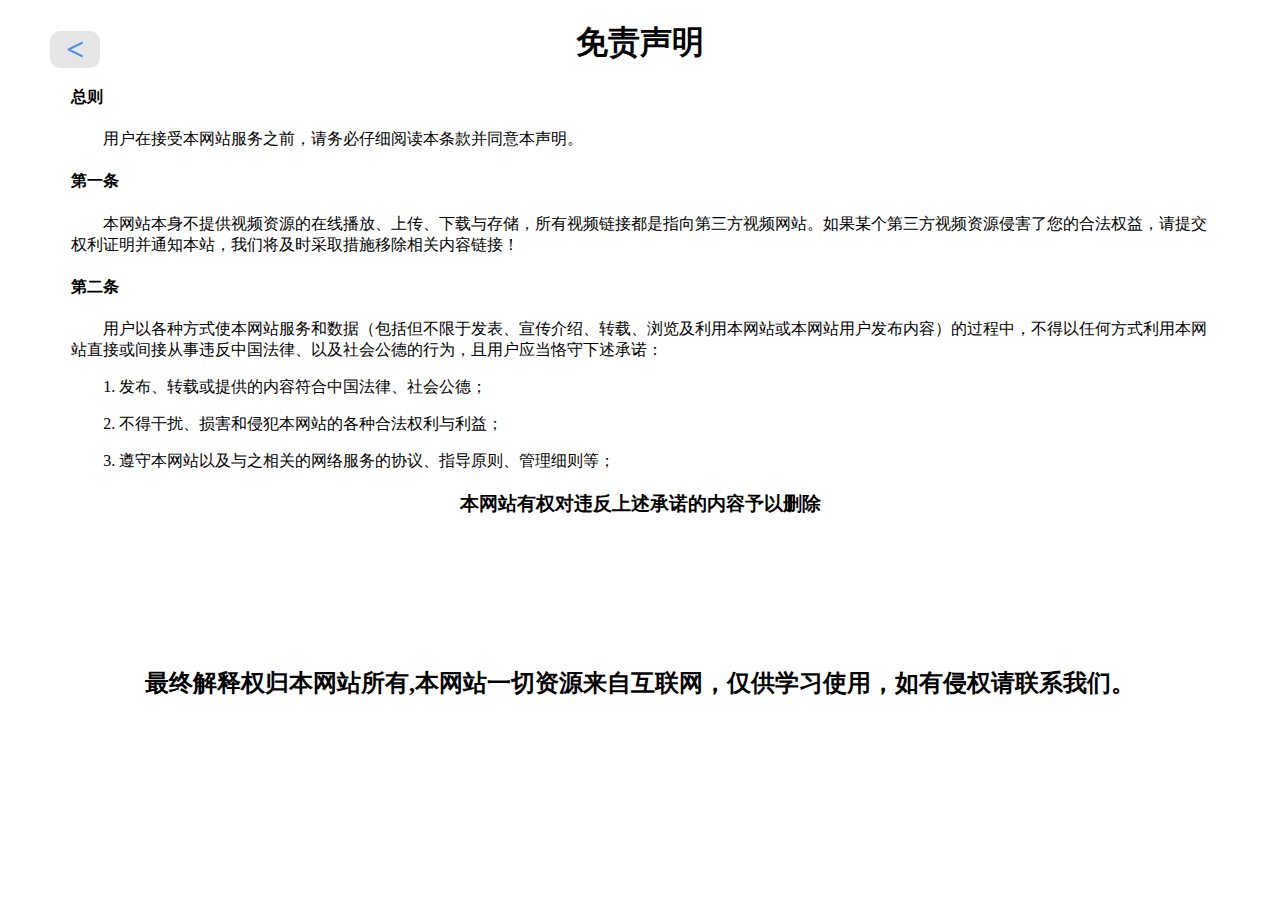
==== index.html @ cea1cd1b "index.html" ====
<!DOCTYPE html>
<html lang="en">
<head>
    <meta charset="UTF-8">
    <meta name="viewport" content="width=device-width, initial-scale=1.0">
 
    <title>Document</title>
    <style>
        h1,h2,h3{
            text-align: center;
        }
        p{
            text-indent: 2em;
        }
        #mzmain{
            width: 90%;
             margin: 0 auto;
        }
        h2{
            margin-top: 150px;
        }
        #lfh{
            display: inline-block;
            width: 50px;
            position: absolute;
            left: 50px;
            top: 10px;
            background: rgb(229, 229, 229);
            border-radius: 10px;
            color: #458ff1;

        }
        #lfh a{
            /* color: #8f2b2b; */
            text-decoration: none;
        }
    </style>
</head>
<body>
    <div id="mzmain">
   <a href="../index.html"> <h1 id="lfh">&lt;</h1></a>
   
   <h1>免责声明</h1>
   <h4>总则</h4>
    <p>
        用户在接受本网站服务之前，请务必仔细阅读本条款并同意本声明。
    </p>
    <h4>第一条</h4>
   
    <p>本网站本身不提供视频资源的在线播放、上传、下载与存储，所有视频链接都是指向第三方视频网站。如果某个第三方视频资源侵害了您的合法权益，请提交权利证明并通知本站，我们将及时采取措施移除相关内容链接！</p>
    <h4>第二条</h4>
    <p>用户以各种方式使本网站服务和数据（包括但不限于发表、宣传介绍、转载、浏览及利用本网站或本网站用户发布内容）的过程中，不得以任何方式利用本网站直接或间接从事违反中国法律、以及社会公德的行为，且用户应当恪守下述承诺：</p>
<p>1. 发布、转载或提供的内容符合中国法律、社会公德；</p>
 <p> 2. 不得干扰、损害和侵犯本网站的各种合法权利与利益；</p>  
  <p> 3. 遵守本网站以及与之相关的网络服务的协议、指导原则、管理细则等；</p> 
   <h3>本网站有权对违反上述承诺的内容予以删除</h3> 
   <h2>最终解释权归本网站所有,本网站一切资源来自互联网，仅供学习使用，如有侵权请联系我们。</h2>
</div>
</body>
</html>
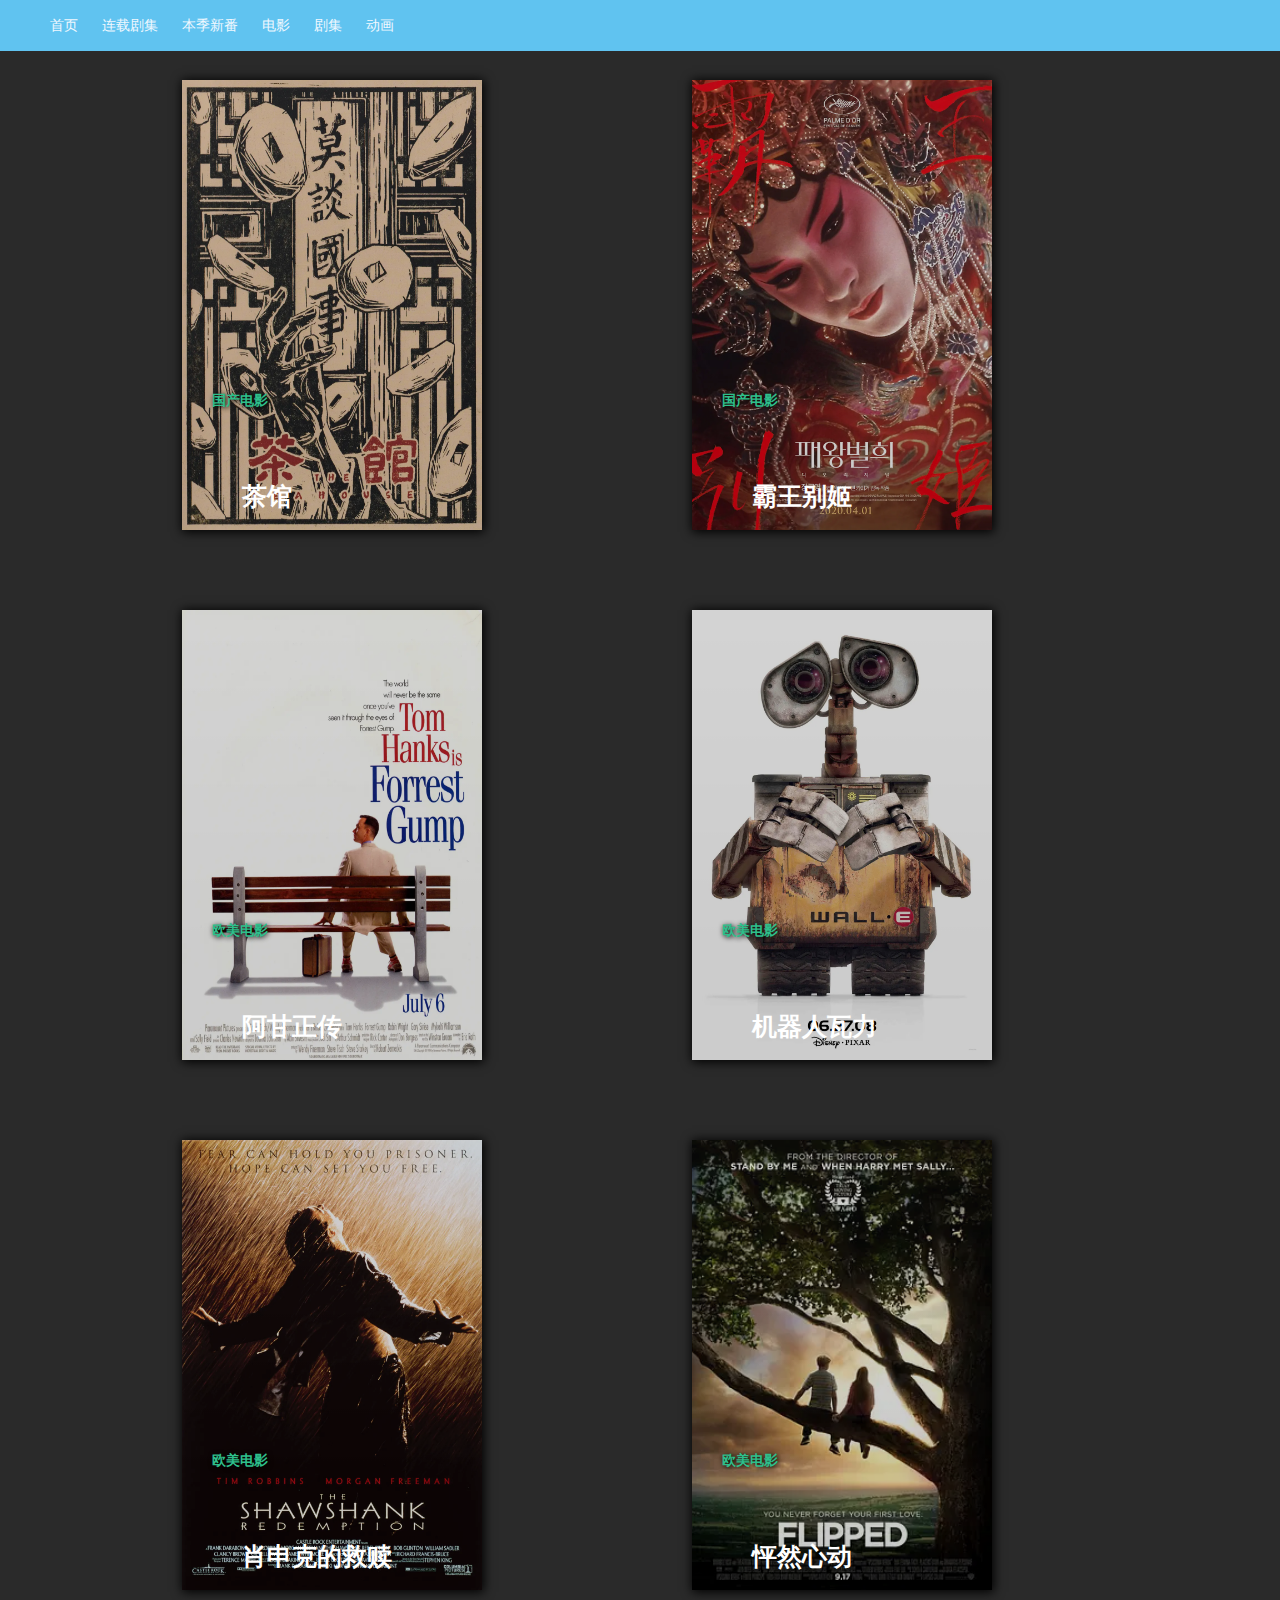
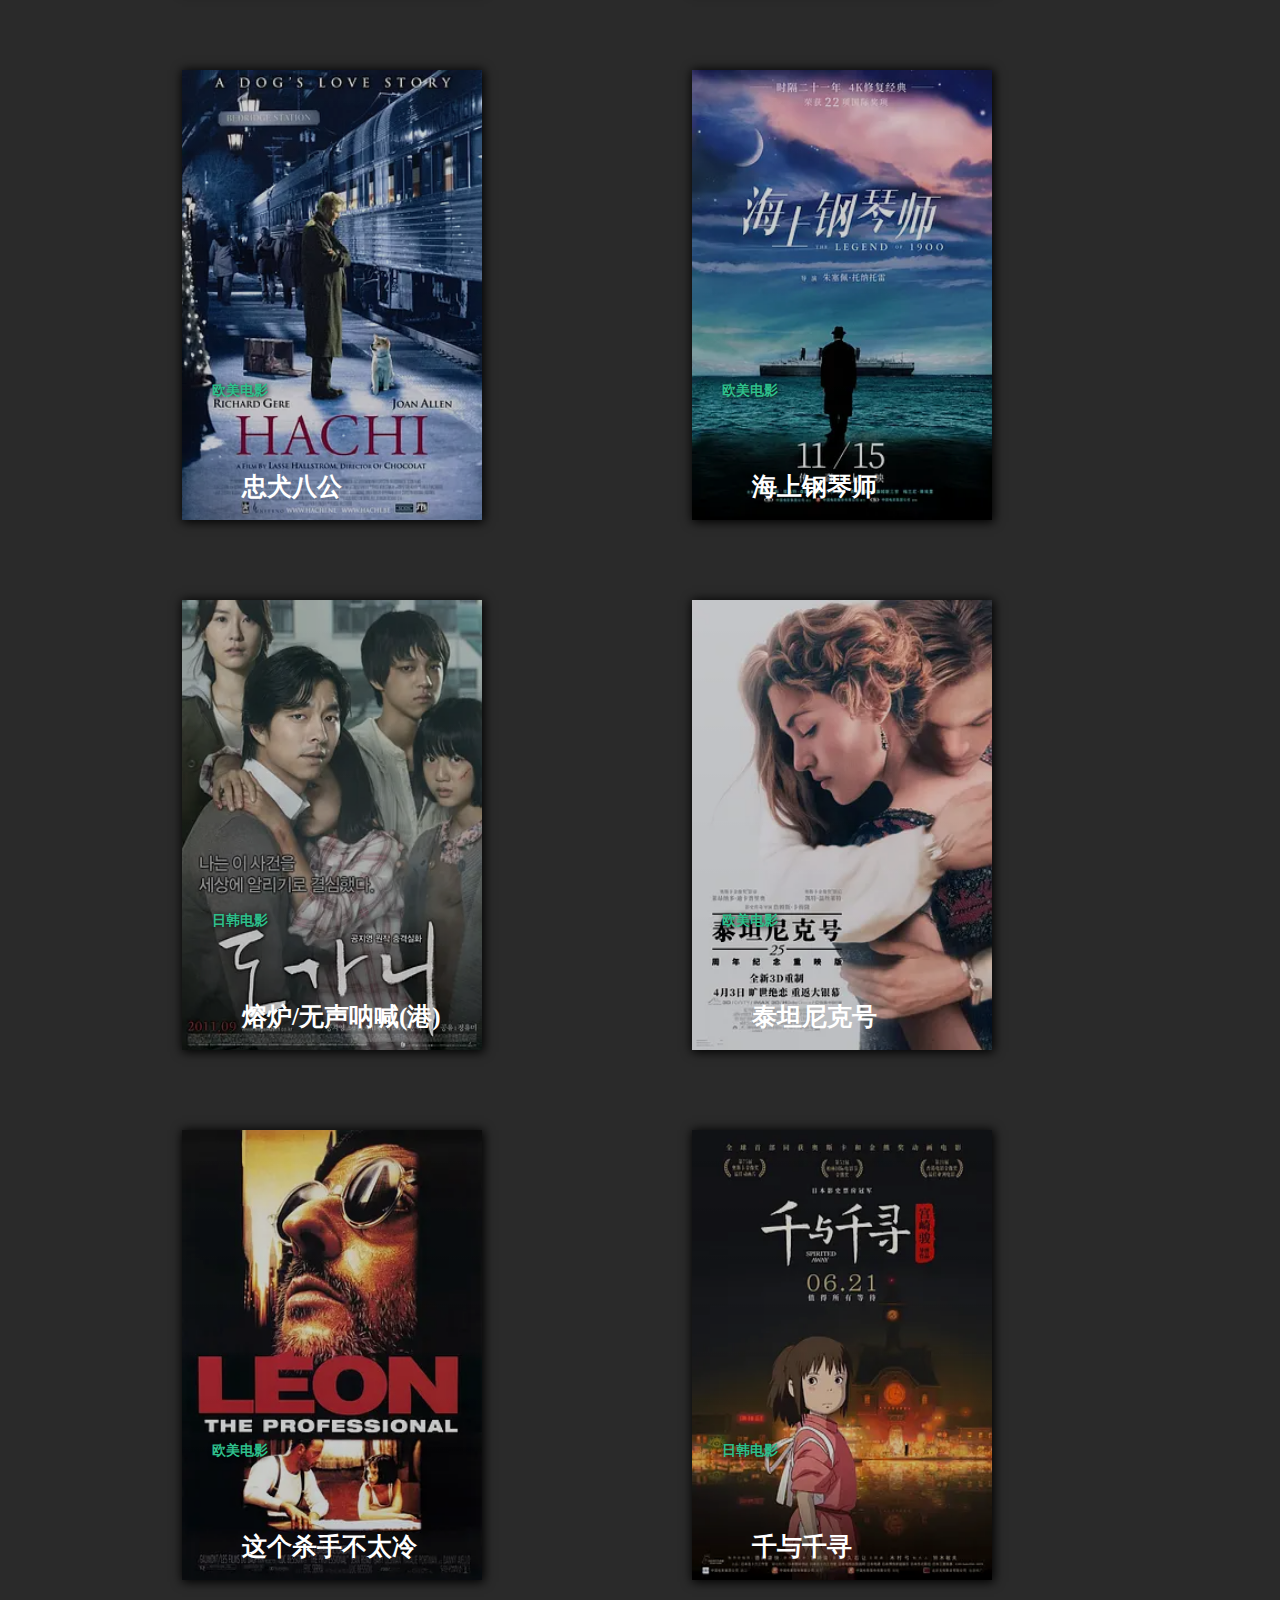
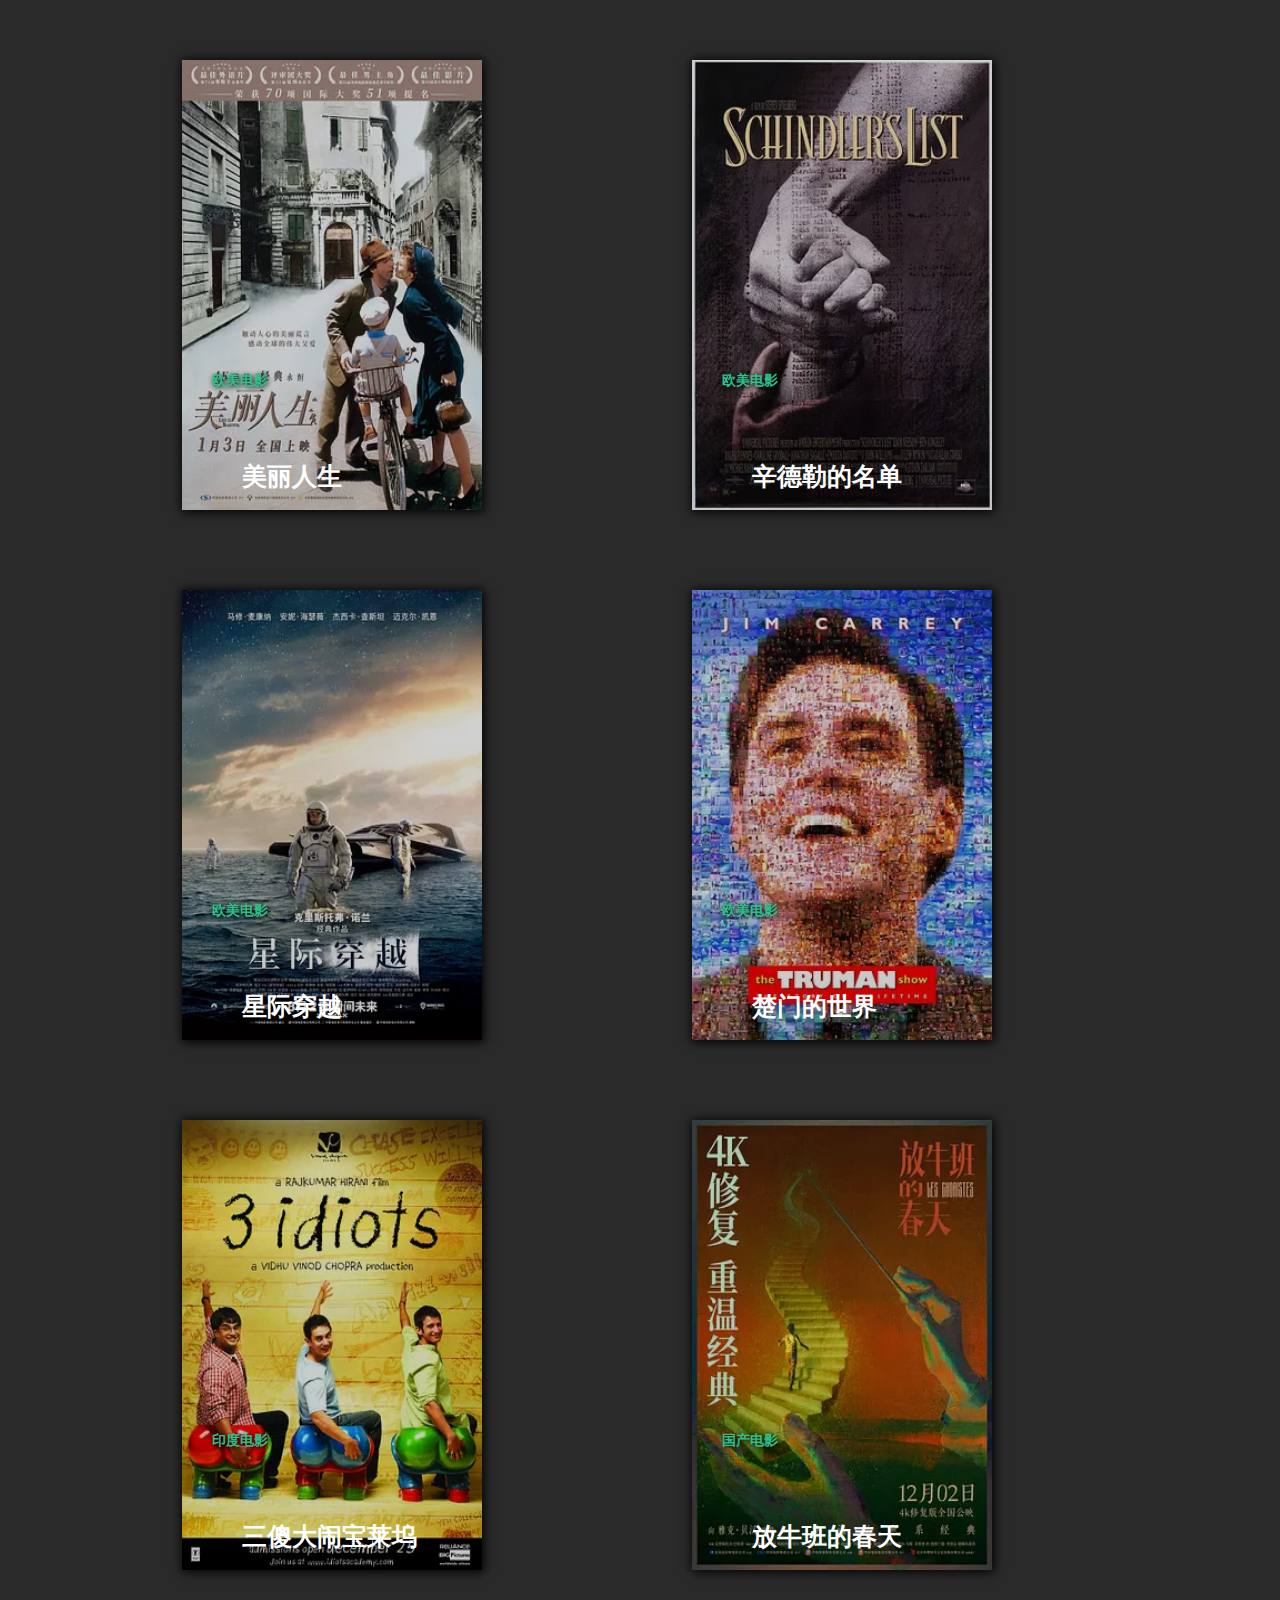
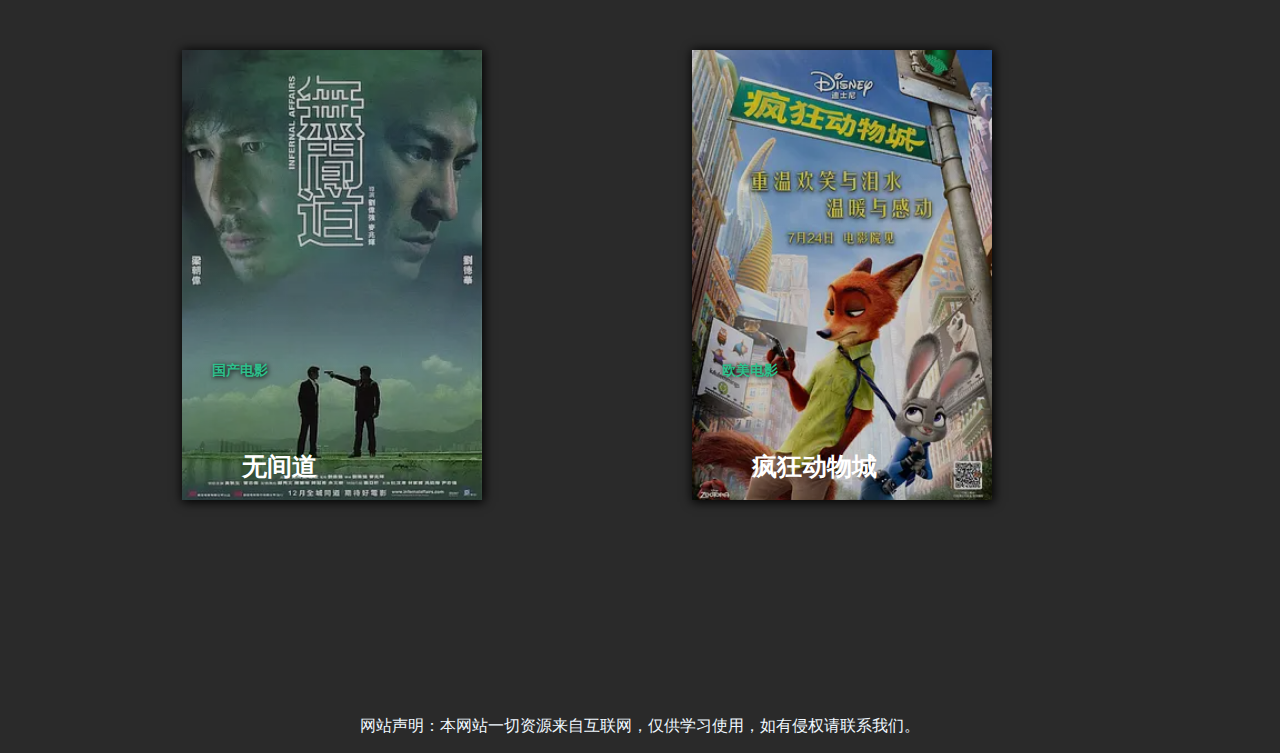
==== commit a0ec0255: "Add files via upload" ====
--- a/index.html
+++ b/index.html
@@ -1,60 +1,311 @@
-<!DOCTYPE html>
-<html lang="en">
-<head>
-    <meta charset="UTF-8">
-    <meta name="viewport" content="width=device-width, initial-scale=1.0">
- 
-    <title>Document</title>
-    <style>
-        h1,h2,h3{
-            text-align: center;
-        }
-        p{
-            text-indent: 2em;
-        }
-        #mzmain{
-            width: 90%;
-             margin: 0 auto;
-        }
-        h2{
-            margin-top: 150px;
-        }
-        #lfh{
-            display: inline-block;
-            width: 50px;
-            position: absolute;
-            left: 50px;
-            top: 10px;
-            background: rgb(229, 229, 229);
-            border-radius: 10px;
-            color: #458ff1;
-
-        }
-        #lfh a{
-            /* color: #8f2b2b; */
-            text-decoration: none;
-        }
-    </style>
-</head>
-<body>
-    <div id="mzmain">
-   <a href="../index.html"> <h1 id="lfh">&lt;</h1></a>
-   
-   <h1>免责声明</h1>
-   <h4>总则</h4>
-    <p>
-        用户在接受本网站服务之前，请务必仔细阅读本条款并同意本声明。
-    </p>
-    <h4>第一条</h4>
-   
-    <p>本网站本身不提供视频资源的在线播放、上传、下载与存储，所有视频链接都是指向第三方视频网站。如果某个第三方视频资源侵害了您的合法权益，请提交权利证明并通知本站，我们将及时采取措施移除相关内容链接！</p>
-    <h4>第二条</h4>
-    <p>用户以各种方式使本网站服务和数据（包括但不限于发表、宣传介绍、转载、浏览及利用本网站或本网站用户发布内容）的过程中，不得以任何方式利用本网站直接或间接从事违反中国法律、以及社会公德的行为，且用户应当恪守下述承诺：</p>
-<p>1. 发布、转载或提供的内容符合中国法律、社会公德；</p>
- <p> 2. 不得干扰、损害和侵犯本网站的各种合法权利与利益；</p>  
-  <p> 3. 遵守本网站以及与之相关的网络服务的协议、指导原则、管理细则等；</p> 
-   <h3>本网站有权对违反上述承诺的内容予以删除</h3> 
-   <h2>最终解释权归本网站所有,本网站一切资源来自互联网，仅供学习使用，如有侵权请联系我们。</h2>
-</div>
-</body>
-</html>
+<!DOCTYPE html>
+<html lang="en">
+
+	<head>
+		<meta charset="UTF-8">
+		<meta http-equiv="X-UA-Compatible" content="IE=edge">
+		<meta name="viewport" content="width=device-width, initial-scale=1.0">
+		<link rel="stylesheet" href="css/label.css" type="text/css">
+		<link rel="stylesheet" href="css/id.css" type="text/css">
+		<link rel="stylesheet" href="css/class_selector.css" type="text/css">
+		<link rel="stylesheet" href="css/media.css">
+		<link rel="shortcut icon" href="/img/favicon.ico" type="image/x-icon">
+		<title>Document</title>
+	</head>
+
+	<body>
+	
+		<div id="nav">
+
+			<ul>
+				<li class="dropdown"><span>首页 <b class="dropdown-content">
+							<div class="dropdown-content-in">
+								<p><a href="html/text01.html"><span>免责声明</span></a></p>
+								<p><a href=""><span>第二个</span></a></p>
+								<p><a href=""><span>第三个</span></a></p>
+								<p><a href=""><span>第四个</span></a></p>
+								<hr>
+								<p><a href=""><span>第一个</span></a></p>
+								<p><a href=""><span>第二个</span></a></p>
+								<p><a href=""><span>第三个</span></a></p>
+								<p><a href=""><span>第四个</span></a></p>
+								<hr>
+								<p><a href=""><span>第一个</span></a></p>
+								<p><a href=""><span>第二个</span></a></p>
+								<p><a href=""><span>第三个</span></a></p>
+								<p><a href=""><span>第四个</span></a></p>
+							</div>
+						</b></span></li>
+				<li><span>连载剧集</span></li>
+				<li><span>本季新番</span></li>
+				<li><span>电影</span></li>
+				<li><span>剧集</span></li>
+				<li><span>动画</span></li>
+			</ul>
+		</div>
+		<div id="main">
+			<div class="center">
+
+			
+		
+
+
+				<!-- 第一个盒子 -->
+				<div class="photo_box">
+					<a href="">
+						<div class="photo_box_img">
+							<img src="img/Movie_img/Movie_img (1).png" alt="">
+						</div>
+						<div class="photo_box_text">
+							<span>国产电影</span>
+							<h4>茶馆</h4>
+						</div>
+					</a>
+				</div>
+				<!-- 第二个盒子 -->
+				<div class="photo_box">
+					<a href="">
+						<div class="photo_box_img">
+							<img src="img/Movie_img/Movie_img (2).png" alt="">
+						</div>
+						<div class="photo_box_text">
+							<span>国产电影</span>
+							<h4>霸王别姬</h4>
+						</div>
+					</a>
+				</div>
+				<!-- 第三个盒子 -->
+				<div class="photo_box">
+					<a href="">
+						<div class="photo_box_img">
+							<img src="img/Movie_img/Movie_img (3).png" alt="">
+						</div>
+						<div class="photo_box_text">
+							<span>欧美电影</span>
+							<h4>阿甘正传</h4>
+						</div>
+					</a>
+				</div>
+				<!-- 第四个盒子 -->
+				<div class="photo_box">
+					<a href="">
+						<div class="photo_box_img">
+							<img src="img/Movie_img/Movie_img (4).png" alt="">
+						</div>
+						<div class="photo_box_text">
+							<span>欧美电影</span>
+							<h4>机器人瓦力</h4>
+						</div>
+					</a>
+				</div>
+
+				<!-- 下一行，第一个 -->
+				<div class="photo_box">
+					<a href="">
+						<div class="photo_box_img">
+							<img src="img/Movie_img/Movie_img (5).png" alt="">
+						</div>
+						<div class="photo_box_text">
+							<span>欧美电影</span>
+							<h4>肖申克的救赎</h4>
+						</div>
+					</a>
+				</div>
+				<!-- 下一行，第二个 -->
+				<div class="photo_box">
+					<a href="">
+						<div class="photo_box_img">
+							<img src="img/Movie_img/Movie_img (6).png" alt="">
+						</div>
+						<div class="photo_box_text">
+							<span>欧美电影</span>
+							<h4>怦然心动</h4>
+						</div>
+					</a>
+				</div>
+				<!-- 下一行，第三个 -->
+				<div class="photo_box">
+					<a href="">
+						<div class="photo_box_img">
+							<img src="img/Movie_img/Movie_img (7).png" alt="">
+						</div>
+						<div class="photo_box_text">
+							<span>欧美电影</span>
+							<h4>忠犬八公</h4>
+						</div>
+					</a>
+				</div>
+				<!-- 下一行，第四个 -->
+				<div class="photo_box">
+					<a href="">
+						<div class="photo_box_img">
+							<img src="img/Movie_img/Movie_img (8).png" alt="">
+						</div>
+						<div class="photo_box_text">
+							<span>欧美电影</span>
+							<h4>海上钢琴师</h4>
+						</div>
+					</a>
+				</div>
+				<!-- 下一行，第一个 -->
+				<div class="photo_box">
+					<a href="">
+						<div class="photo_box_img">
+							<img src="img/Movie_img/Movie_img (9).png" alt="">
+						</div>
+						<div class="photo_box_text">
+							<span>日韩电影</span>
+							<h4>熔炉/无声呐喊(港) </h4>
+						</div>
+					</a>
+				</div>
+				<!-- 下一行，第二个 -->
+				<div class="photo_box">
+					<a href="">
+						<div class="photo_box_img">
+							<img src="img/Movie_img/Movie_img (10).png" alt="">
+						</div>
+						<div class="photo_box_text">
+							<span>欧美电影</span>
+							<h4>泰坦尼克号</h4>
+						</div>
+					</a>
+				</div>
+				<!-- 下一行，第三个 -->
+				<div class="photo_box">
+					<a href="">
+						<div class="photo_box_img">
+							<img src="img/Movie_img/Movie_img (11).png" alt="">
+						</div>
+						<div class="photo_box_text">
+							<span>欧美电影</span>
+							<h4>这个杀手不太冷</h4>
+						</div>
+					</a>
+				</div>
+				<!-- 下一行，第四个 -->
+				<div class="photo_box">
+					<a href="">
+						<div class="photo_box_img">
+							<img src="img/Movie_img/Movie_img (12).png" alt="">
+						</div>
+						<div class="photo_box_text">
+							<span>日韩电影</span>
+							<h4>千与千寻</h4>
+						</div>
+					</a>
+				</div>
+				<!-- 下一行，第一个 -->
+				<div class="photo_box">
+					<a href="">
+						<div class="photo_box_img">
+							<img src="img/Movie_img/Movie_img (13).png" alt="">
+						</div>
+						<div class="photo_box_text">
+							<span>欧美电影</span>
+							<h4>美丽人生</h4>
+						</div>
+					</a>
+				</div>
+				<!-- 下一行，第二个 -->
+				<div class="photo_box">
+					<a href="">
+						<div class="photo_box_img">
+							<img src="img/Movie_img/Movie_img (14).png" alt="">
+						</div>
+						<div class="photo_box_text">
+							<span>欧美电影</span>
+							<h4>辛德勒的名单</h4>
+						</div>
+					</a>
+				</div>
+				<!-- 下一行，第三个 -->
+				<div class="photo_box">
+					<a href="">
+						<div class="photo_box_img">
+							<img src="img/Movie_img/Movie_img (15).png" alt="">
+						</div>
+						<div class="photo_box_text">
+							<span>欧美电影</span>
+							<h4>星际穿越</h4>
+						</div>
+					</a>
+				</div>
+				<!-- 下一行，第四个 -->
+				<div class="photo_box">
+					<a href="">
+						<div class="photo_box_img">
+							<img src="img/Movie_img/Movie_img (16).png" alt="">
+						</div>
+						<div class="photo_box_text">
+							<span>欧美电影</span>
+							<h4>楚门的世界</h4>
+						</div>
+					</a>
+				</div>
+				<!-- 下一行，第一个 -->
+				<div class="photo_box">
+					<a href="">
+						<div class="photo_box_img">
+							<img src="img/Movie_img/Movie_img (17).png" alt="">
+						</div>
+						<div class="photo_box_text">
+							<span>印度电影</span>
+							<h4>三傻大闹宝莱坞 </h4>
+						</div>
+					</a>
+				</div>
+				<!-- 下一行，第二个 -->
+				<div class="photo_box">
+					<a href="">
+						<div class="photo_box_img">
+							<img src="img/Movie_img/Movie_img (18).png" alt="">
+						</div>
+						<div class="photo_box_text">
+							<span>国产电影</span>
+							<h4>放牛班的春天</h4>
+						</div>
+					</a>
+				</div>
+				<!-- 下一行，第三个 -->
+				<div class="photo_box">
+					<a href="">
+						<div class="photo_box_img">
+							<img src="img/Movie_img/Movie_img (19).png" alt="">
+						</div>
+						<div class="photo_box_text">
+							<span>国产电影</span>
+							<h4>无间道</h4>
+						</div>
+					</a>
+				</div>
+				<!-- 下一行，第四个 -->
+				<div class="photo_box">
+					<a href="">
+						<div class="photo_box_img">
+							<img src="img/Movie_img/Movie_img (20).png" alt="">
+						</div>
+						<div class="photo_box_text">
+							<span>欧美电影</span>
+							<h4>疯狂动物城</h4>
+						</div>
+					</a>
+				</div>
+
+
+
+			</div>
+		</div>
+		
+		<div id="foot">
+			<p id="d1"></p>
+			<script src="js/练习.js"></script>
+			
+			
+			<p>网站声明：本网站一切资源来自互联网，仅供学习使用，如有侵权请联系我们。</p>
+		</div>
+
+	
+	</body>
+
+</html>
--- a/css/label.css
+++ b/css/label.css
@@ -0,0 +1,17 @@
+html,
+body {
+    margin: 0px;
+    padding: 0px;
+  
+    margin: 0px auto;
+	background-color: rgba(42, 42, 42, 1);
+    
+}
+
+h1 {
+    margin: 0 auto;
+    text-align: center;
+}
+:root{
+	color: aliceblue;
+}
--- a/css/id.css
+++ b/css/id.css
@@ -0,0 +1,46 @@
+
+#nav {
+    width: 100%;
+    background: rgba(96, 195, 240);
+    text-align: left;
+    position: fixed;
+    z-index: 1000;
+  
+   
+
+}
+
+#main {
+    width: 100%;
+    height: 3000px;
+    background: rgb(42, 42, 42);
+   
+    margin: 0 auto;
+	/* overflow:initial; */
+ 
+   
+    
+}
+
+#foot {
+    text-align: center;
+    width: 100%;
+    
+}
+
+#nav ul,
+li {
+    /* text-decoration: none; */
+    display: inline-block;
+
+}
+
+#nav li {
+    margin: 0px 10px;
+
+}
+
+#nav li span {
+    font-size: 14px;
+}
+
--- a/css/class_selector.css
+++ b/css/class_selector.css
@@ -0,0 +1,185 @@
+.photo_box {
+	width: 300px;
+	height: 450px;
+	background: linear-gradient(to bottom, rgba(0, 0, 0, .1) 0%, #000000 80%);
+	
+	margin: 60px 30px;
+	/* opacity: 0.5; */
+	box-shadow: 1px 1px 10px 1px black;
+	float: left;
+	
+	z-index: 98;
+
+
+
+}
+
+.photo_box a {
+	text-decoration: none;
+}
+
+
+.photo_box_img {
+	width: 100%;
+	height: 100%;
+	position: relative;
+	z-index: 99;
+	opacity: 0.8;
+}
+
+.photo_box_img :hover {
+	box-shadow: 5px 5px 10px 5px black;
+}
+
+.photo_box_img img {
+	width: 100%;
+	height: 100%;
+
+
+}
+
+.photo_box_img img:hover {
+	opacity: 0.5;
+	animation: .5s move1 ease-out;
+}
+
+.photo_box_img img:not(:hover) {
+	opacity: 1;
+	animation: 1s move2;
+}
+
+@keyframes move1 {
+	0% {
+		opacity: 1;
+	}
+
+	100% {
+		opacity: 0.5;
+	}
+}
+
+@keyframes move2 {
+	0% {
+		opacity: 0.5;
+	}
+
+	100% {
+		opacity: 1;
+	}
+}
+
+.photo_box_text {
+	margin: 0px 0px 0px 0px;
+	position: relative;
+	bottom: 50px;
+
+	/* font-size: 25px; */
+	z-index: 100;
+
+
+}
+
+.photo_box_text span {
+	position: relative;
+	bottom: 100px;
+	font-size: 14px;
+	font-weight: 700;
+	font-family: 'Franklin Gothic Medium', 'Arial Narrow', Arial, sans-serif;
+	color: #2ebf8b;
+	text-shadow: 1px 1px 5px rgb(0, 0, 0);
+	left: 30px;
+	z-index: 100;
+
+}
+
+.photo_box_text h4 {
+	display: inline;
+	position: relative;
+	font-size: 25px;
+	color: #FFF;
+	z-index: 101;
+
+}
+
+.center {
+	min-width: 900px;
+    max-width: 2000px;
+	width: 95%;
+	
+	
+	/* padding: 0 50px; */
+	margin:0 auto;
+}
+
+
+
+
+.dropdown {
+	position: relative;
+	display: inline-block;
+}
+
+.dropdown-content {
+	display: none;
+	position: absolute;
+	/* background: #f36464; */
+	min-width: 500px;
+	height: 350px;
+	/* box-shadow: 0px 8px 0px rgba(0, 0, 0, 0.2); */
+	/* padding: 12px 16px; */
+	top: 20px;
+	left: -20px;
+}
+
+.dropdown:hover .dropdown-content {
+	animation: 1s DH01;
+	display: block;
+
+
+
+}
+
+
+.dropdown-content-in {
+	margin: 30px auto;
+	width: 499px;
+	height: 300px;
+	background: #ffffff;
+	border-radius: 10px;
+
+}
+
+.dropdown-content-in span {
+	display: block;
+	width: 80px;
+	height: 50px;
+	/* background: skyblue; */
+	background: white;
+	border-radius: 10px;
+	text-align: center;
+	line-height: 50px;
+}
+
+.dropdown-content-in p {
+	/* margin: 0 auto; */
+	margin: 20px 20px;
+	display: inline-block;
+}
+
+.dropdown-content-in a {
+	text-decoration: none;
+	color: rgb(0, 0, 0);
+}
+
+.dropdown-content-in span:hover {
+	background: rgb(205, 205, 205);
+}
+
+@keyframes DH01 {
+	from{
+		opacity: 0;
+	}
+	to{
+		opacity: 1;
+	}
+}
--- a/css/media.css
+++ b/css/media.css
@@ -0,0 +1,98 @@
+@media screen and (max-width: 1397px) {
+    body{
+		margin: 0px auto;
+        background-color: lightgreen;
+    }
+	.photo_box{
+		
+		margin: 0px 60px;
+		margin-top: 80px;
+	}
+	#foot{
+		text-align: center;
+		position:absolute;
+		top: 4000px;
+		
+		
+	}
+}
+@media screen and (max-width: 1299px) {
+    body{
+		margin: 0px auto;
+        background-color: rgb(239, 230, 58);
+    }
+	.photo_box{
+		
+		
+		/* margin: 0px 50px; */
+		margin-top: 80px;
+		margin-left: 150px;
+	}
+	#foot{
+		text-align: center;
+		position:absolute;
+		top: 5500px;
+		
+		
+	}
+}
+@media screen and (max-width: 1200px) {
+    body{
+		margin: 0px auto;
+        background-color: rgb(239, 230, 58);
+    }
+	.photo_box{
+		
+		
+		/* margin: 0px 50px; */
+		margin-top: 80px;
+		margin-left: 100px;
+	}
+	#foot{
+		text-align: center;
+		position:absolute;
+		top: 5500px;
+		
+		
+	}
+}
+@media screen and (max-width: 900px) {
+    body{
+		margin: 0px auto;
+        background-color: rgb(239, 230, 58);
+    }
+	.photo_box{
+		
+		
+		/* margin: 0px 50px; */
+		margin-top: 80px;
+		margin-left: 300px;
+	}
+	#foot{
+		text-align: center;
+		position:absolute;
+		top: 10700px;
+		
+		
+	}
+}
+@media screen and (max-width: 900px) {
+    body{
+		margin: 0px auto;
+        background-color: rgb(239, 230, 58);
+    }
+	.photo_box{
+		
+		
+		margin: 0px 50px;
+		margin-top: 80px;
+		
+	}
+	#foot{
+		text-align: center;
+		position:absolute;
+		top: 10700px;
+		
+		
+	}
+}